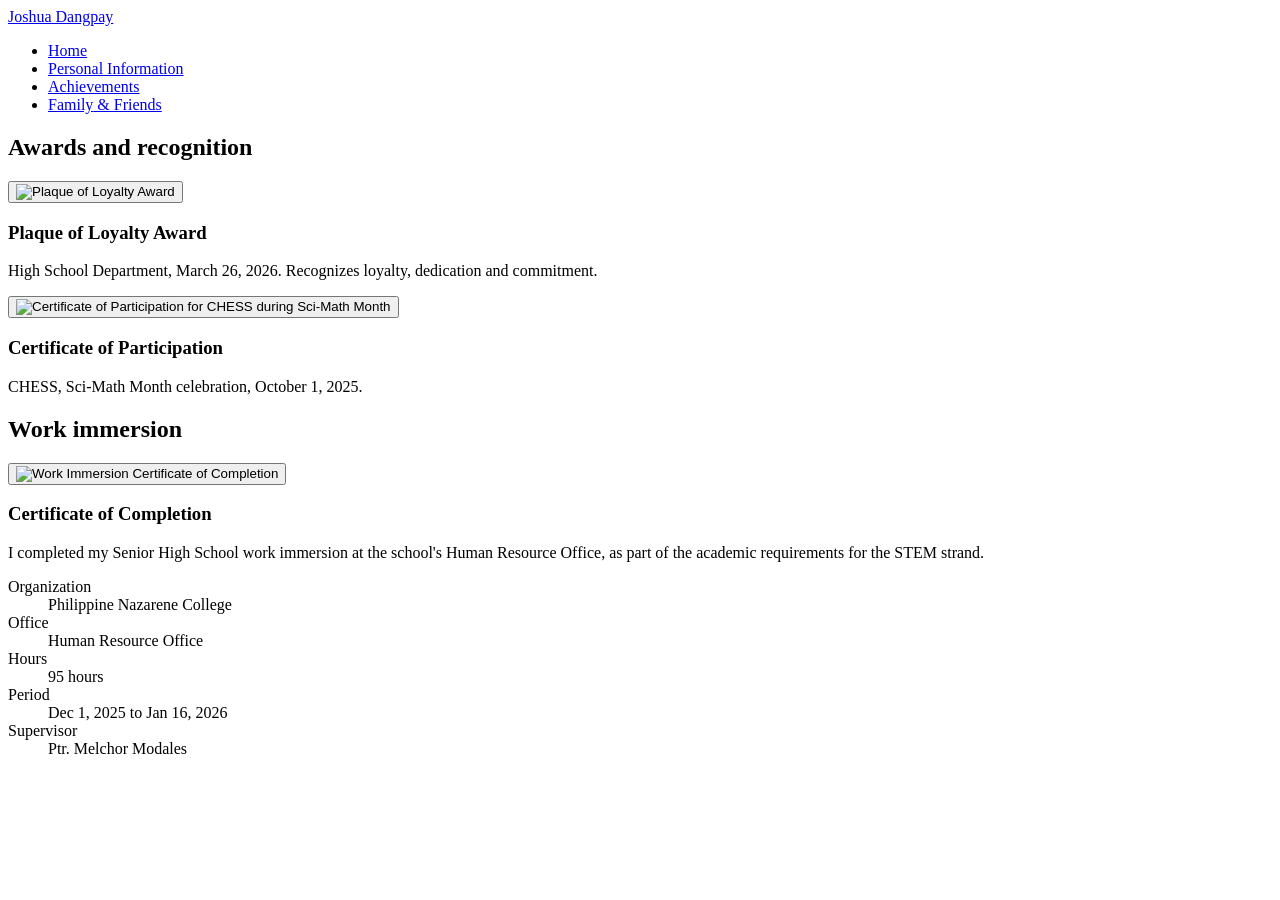
==== achievements.html @ fbba486f "Add files via upload" ====
<!DOCTYPE html>
<html lang="en">
<head>
<meta charset="utf-8">
<meta name="viewport" content="width=device-width, initial-scale=1">
<title>Achievements | Joshua G. Dangpay</title>
<link rel="stylesheet" href="css/style.css">
<script src="js/script.js" defer></script>
</head>
<body>
<nav aria-label="Main"><a class="brand" href="index.html">Joshua Dangpay</a><ul><li><a href="index.html">Home</a></li><li><a href="personal.html">Personal<span class="x"> Information</span></a></li><li><a href="achievements.html" aria-current="page">Achievements</a></li><li><a href="family-friends.html">Family<span class="x"> &amp; Friends</span></a></li></ul></nav>
<main class="ach">
<section class="card"><h2>Awards and recognition</h2>
<div class="awards">
<div class="item"><button class="zoom" data-lb data-cap="Plaque of Loyalty Award, March 26, 2026" aria-label="Enlarge Plaque of Loyalty Award"><img src="assets/images/achievements/school-award-01.jpg" alt="Plaque of Loyalty Award"></button><h3>Plaque of Loyalty Award</h3><p>High School Department, March 26, 2026. Recognizes loyalty, dedication and commitment.</p></div>
<div class="item"><button class="zoom" data-lb data-cap="Certificate of Participation, CHESS, Sci-Math Month, October 1, 2025" aria-label="Enlarge Certificate of Participation"><img src="assets/images/achievements/school-award-02.jpg" alt="Certificate of Participation for CHESS during Sci-Math Month"></button><h3>Certificate of Participation</h3><p>CHESS, Sci-Math Month celebration, October 1, 2025.</p></div>
</div></section>
<section class="card"><h2>Work immersion</h2>
<div class="wi">
<button class="zoom" data-lb data-cap="Certificate of Completion, Work Immersion, January 16, 2026" aria-label="Enlarge Work Immersion certificate"><img src="assets/images/work-immersion/work-immersion-certificate.jpg" alt="Work Immersion Certificate of Completion"></button>
<div class="info"><h3>Certificate of Completion</h3>
<p>I completed my Senior High School work immersion at the school's Human Resource Office, as part of the academic requirements for the STEM strand.</p>
<dl><dt>Organization</dt><dd>Philippine Nazarene College</dd><dt>Office</dt><dd>Human Resource Office</dd><dt>Hours</dt><dd>95 hours</dd><dt>Period</dt><dd>Dec 1, 2025 to Jan 16, 2026</dd><dt>Supervisor</dt><dd>Ptr. Melchor Modales</dd></dl></div>
</div></section>
</main>
</body>
</html>
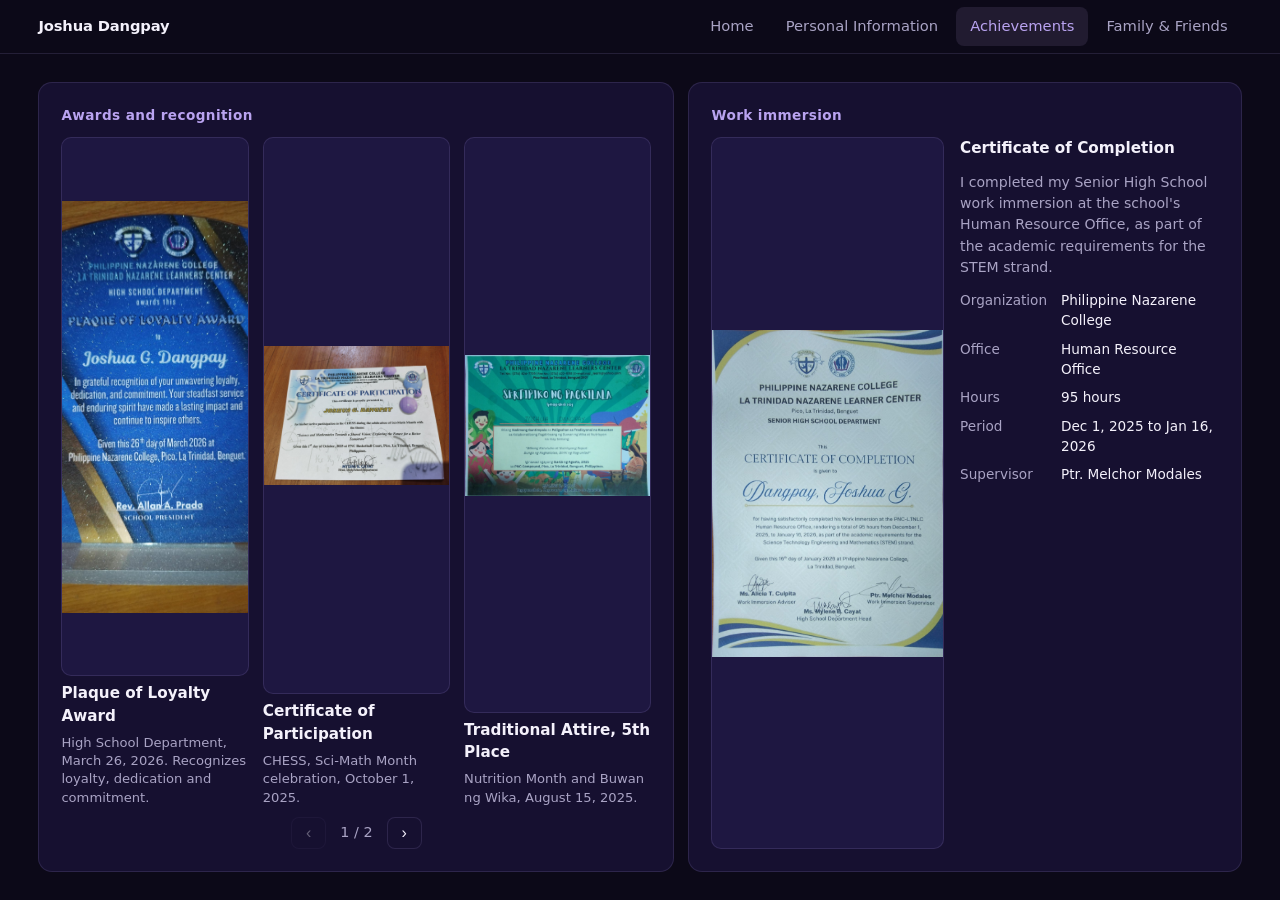
==== commit 6d9f5296: "Add files via upload" ====
--- a/achievements.html
+++ b/achievements.html
@@ -11,10 +11,14 @@
 <nav aria-label="Main"><a class="brand" href="index.html">Joshua Dangpay</a><ul><li><a href="index.html">Home</a></li><li><a href="personal.html">Personal<span class="x"> Information</span></a></li><li><a href="achievements.html" aria-current="page">Achievements</a></li><li><a href="family-friends.html">Family<span class="x"> &amp; Friends</span></a></li></ul></nav>
 <main class="ach">
 <section class="card"><h2>Awards and recognition</h2>
-<div class="awards">
+<div class="awards" data-per="3">
 <div class="item"><button class="zoom" data-lb data-cap="Plaque of Loyalty Award, March 26, 2026" aria-label="Enlarge Plaque of Loyalty Award"><img src="assets/images/achievements/school-award-01.jpg" alt="Plaque of Loyalty Award"></button><h3>Plaque of Loyalty Award</h3><p>High School Department, March 26, 2026. Recognizes loyalty, dedication and commitment.</p></div>
 <div class="item"><button class="zoom" data-lb data-cap="Certificate of Participation, CHESS, Sci-Math Month, October 1, 2025" aria-label="Enlarge Certificate of Participation"><img src="assets/images/achievements/school-award-02.jpg" alt="Certificate of Participation for CHESS during Sci-Math Month"></button><h3>Certificate of Participation</h3><p>CHESS, Sci-Math Month celebration, October 1, 2025.</p></div>
-</div></section>
+<div class="item"><button class="zoom" data-lb data-cap="Fifth place, Traditional Attire contest, Nutrition Month and Buwan ng Wika, August 15, 2025" aria-label="Enlarge Traditional Attire, 5th Place"><img src="assets/images/achievements/school-award-03.jpg" alt="Certificate of Recognition for fifth place in the Traditional Attire contest"></button><h3>Traditional Attire, 5th Place</h3><p>Nutrition Month and Buwan ng Wika, August 15, 2025.</p></div>
+<div class="item"><button class="zoom" data-lb data-cap="Certificate of Participation, Nutrition Month and Buwan ng Wika, August 15, 2025" aria-label="Enlarge Certificate of Participation"><img src="assets/images/achievements/school-award-04.jpg" alt="Certificate of Participation for Nutrition Month and Buwan ng Wika"></button><h3>Certificate of Participation</h3><p>Nutrition Month and Buwan ng Wika, August 15, 2025.</p></div>
+<div class="item"><button class="zoom" data-lb data-cap="Joshua G. Dangpay, Winner, Slogan Making Contest, PNC 72nd Founding Anniversary, August 2024" aria-label="Enlarge Slogan Making Contest, Winner"><img src="assets/images/achievements/school-award-05.jpg" alt="Certificate of Recognition for winning the Slogan Making Contest"></button><h3>Slogan Making Contest, Winner</h3><p>Joshua G. Dangpay. PNC 72nd Founding Anniversary, August 2024.</p></div>
+</div>
+<div class="pager" hidden><button aria-label="Previous page">&#8249;</button><span></span><button aria-label="Next page">&#8250;</button></div></section>
 <section class="card"><h2>Work immersion</h2>
 <div class="wi">
 <button class="zoom" data-lb data-cap="Certificate of Completion, Work Immersion, January 16, 2026" aria-label="Enlarge Work Immersion certificate"><img src="assets/images/work-immersion/work-immersion-certificate.jpg" alt="Work Immersion Certificate of Completion"></button>
--- a/css/style.css
+++ b/css/style.css
@@ -0,0 +1,105 @@
+:root{--bg:#0c0918;--sf:#161030;--sf2:#1e1741;--tx:#f4f1fb;--mu:#a9a3c4;--ac:#b9a3f0;--bd:rgba(185,163,240,.14)}
+*{box-sizing:border-box;margin:0}
+[hidden]{display:none!important}
+html,body{height:100%}
+body{background:var(--bg);color:var(--tx);font:16px/1.5 Inter,"Segoe UI",system-ui,sans-serif;display:flex;flex-direction:column;overflow:hidden}
+a:focus-visible,button:focus-visible,[tabindex]:focus-visible{outline:2px solid var(--ac);outline-offset:2px}
+nav{height:54px;flex:none;display:flex;align-items:center;justify-content:space-between;padding:0 clamp(12px,3vw,40px);border-bottom:1px solid var(--bd)}
+nav ul{display:flex;gap:4px;list-style:none;padding:0}
+nav a{display:block;padding:8px 14px;border-radius:8px;color:var(--mu);text-decoration:none;font-size:.92rem;transition:color .2s,background .2s}
+nav a:hover{color:var(--tx);background:var(--sf)}
+nav a[aria-current]{color:var(--ac);background:rgba(179,157,219,.12)}
+nav .brand{font-weight:700;color:var(--tx);padding-left:0;letter-spacing:-.01em}
+main{flex:1;min-height:0;padding:clamp(12px,2.2vw,28px) clamp(16px,3vw,40px);display:flex;transition:transform .26s ease-in,opacity .26s ease-in}
+@keyframes inR{from{transform:translateX(6%);opacity:0}}
+@keyframes inL{from{transform:translateX(-6%);opacity:0}}
+main.in-r{animation:inR .35s ease-out}
+main.in-l{animation:inL .35s ease-out}
+main.out-l{transform:translateX(-6%);opacity:0}
+main.out-r{transform:translateX(6%);opacity:0}
+h1{font-size:clamp(2.2rem,5vw,4.2rem);line-height:1.05;letter-spacing:-.03em}
+h2{font-size:.85rem;color:var(--ac);font-weight:600;letter-spacing:.03em;margin-bottom:12px}
+h3{font-size:.95rem;font-weight:600}
+p{color:var(--mu)}
+.card{background:var(--sf);border:1px solid var(--bd);border-radius:14px;padding:clamp(14px,1.8vw,22px);min-height:0;overflow:hidden;transition:border-color .2s}
+.card:hover{border-color:rgba(179,157,219,.35)}
+dl{display:grid;grid-template-columns:auto 1fr;gap:10px 18px;font-size:.95rem}
+dt{color:var(--mu)}
+dd{font-weight:500}
+.chips{display:flex;flex-wrap:wrap;gap:8px}
+.chip{padding:6px 12px;border:1px solid var(--bd);border-radius:99px;background:var(--sf2);font-size:.9rem}
+/* Home */
+.home{padding:0;display:grid;grid-template-columns:1fr 1fr}
+.home .ph{min-height:0;overflow:hidden}
+.home img{width:100%;height:100%;object-fit:cover;object-position:50% 22%;display:block}
+.home .tx{display:flex;flex-direction:column;justify-content:center;align-items:flex-start;gap:18px;padding:clamp(24px,5vw,72px)}
+.home .tx p{font-size:clamp(1rem,1.3vw,1.15rem);max-width:34em}
+.home .hi{color:var(--ac);font-weight:600}
+.btn{display:inline-block;padding:12px 24px;border-radius:10px;background:var(--ac);color:#17121f;font-weight:600;text-decoration:none;transition:transform .2s,background .2s}
+.btn:hover{background:#c5b3e6;transform:translateY(-2px)}
+/* Personal */
+.pi{display:grid;gap:14px;width:100%;grid-template-columns:1.1fr 1fr 1fr;grid-template-rows:1fr 1fr}
+.pi .big{grid-row:span 2}
+.pi .card{display:flex;flex-direction:column}
+.pi .card p{font-size:.95rem}
+.pi .card h3{margin-bottom:4px}
+/* Achievements */
+.ach{display:grid;grid-template-columns:1.15fr 1fr;gap:14px;width:100%}
+.ach .card{display:flex;flex-direction:column}
+.awards{display:grid;grid-template-columns:repeat(3,1fr);gap:14px;flex:1;min-height:0}
+.item{display:flex;flex-direction:column;gap:6px;min-height:0}
+.item p{font-size:.82rem;line-height:1.4}
+.zoom{position:relative;flex:1;min-height:0;padding:0;background:var(--sf2);border:1px solid var(--bd);border-radius:10px;overflow:hidden;cursor:zoom-in}
+.zoom img{position:absolute;inset:0;width:100%;height:100%;object-fit:contain;transition:transform .3s}
+.zoom:hover img{transform:scale(1.02)}
+.wi{display:grid;grid-template-columns:minmax(0,.9fr) minmax(0,1fr);gap:16px;flex:1;min-height:0}
+.wi .info{display:flex;flex-direction:column;gap:12px;overflow:auto;min-height:0}
+.wi dl{font-size:.85rem;gap:8px 14px}
+.wi p{font-size:.88rem}
+/* Family & Friends */
+.fam{flex-direction:column;gap:12px}
+.gal{flex:1;min-height:0;display:flex;justify-content:center;gap:12px}
+.gal figure{flex:0 1 auto;height:100%;aspect-ratio:var(--ar);min-width:0;position:relative;border-radius:12px;overflow:hidden;cursor:zoom-in;border:1px solid var(--bd)}
+.gal img{position:absolute;inset:0;width:100%;height:100%;object-fit:cover;transition:transform .4s}
+.gal figure:hover img{transform:scale(1.03)}
+.gal figcaption{position:absolute;left:0;right:0;bottom:0;padding:28px 14px 12px;background:linear-gradient(transparent,rgba(0,0,0,.72));font-size:.85rem;opacity:0;transition:opacity .2s}
+.gal figure:hover figcaption,.gal figure:focus-visible figcaption{opacity:1}
+.pager{display:flex;justify-content:center;align-items:center;gap:14px;color:var(--mu);font-size:.9rem}
+.pager button,.lb button{background:var(--sf);color:var(--tx);border:1px solid var(--bd);border-radius:8px;padding:6px 14px;cursor:pointer;font-size:1rem}
+.pager button:hover:not(:disabled),.lb button:hover{border-color:var(--ac)}
+.pager button:disabled{opacity:.35;cursor:default}
+.pager[hidden]{display:flex!important;visibility:hidden}
+.ach .pager{margin-top:10px}
+.home .tx::before{content:"";width:56px;height:3px;border-radius:2px;background:var(--ac)}
+.pi .a{grid-column:1;grid-row:1/3}.pi .b{grid-column:2;grid-row:1}.pi .c{grid-column:2;grid-row:2}.pi .d{grid-column:3;grid-row:1/3}
+dd{overflow-wrap:anywhere}
+a.lk{color:var(--tx);text-decoration:none;border-bottom:1px solid var(--ac);transition:color .2s}
+a.lk:hover{color:var(--ac)}
+.sk{list-style:none;padding:0;display:grid;gap:10px}
+.sk li{display:flex;gap:12px;align-items:center;padding:12px 14px;border:1px solid var(--bd);border-radius:12px;background:var(--sf2)}
+.sk .ic{font-size:1.4rem}
+.sk b{display:block;font-size:.95rem;font-weight:600}
+.sk span span{font-size:.82rem;color:var(--mu)}
+.edu+.edu{margin-top:14px}
+/* Lightbox */
+.lb{position:fixed;inset:0;z-index:50;display:flex;align-items:center;justify-content:center;gap:12px;padding:16px;background:rgba(6,5,9,.94)}
+.lb figure{display:flex;flex-direction:column;align-items:center;gap:10px;min-width:0}
+.lb img{max-width:calc(100vw - 150px);max-height:calc(100vh - 110px);object-fit:contain;border-radius:6px}
+.lb figcaption{color:var(--mu);font-size:.9rem;text-align:center}
+.lb .lb-x{position:absolute;top:14px;right:14px}
+@media(max-width:800px){
+ .x,nav .brand{display:none}
+ nav{justify-content:center}
+ nav a{padding:8px 9px;font-size:.82rem}
+ main{overflow:auto}
+ .home{grid-template-columns:1fr;grid-template-rows:42% auto}
+ .home .tx{padding:20px;gap:12px}
+ .pi,.ach,.awards,.wi{grid-template-columns:1fr;grid-template-rows:none}
+ .pi .a,.pi .b,.pi .c,.pi .d{grid-column:auto;grid-row:auto}
+ .zoom{min-height:240px}
+ .gal{min-height:60vh}
+ .lb img{max-width:calc(100vw - 32px)}
+ .lb{flex-wrap:wrap}
+}
+@media(max-height:560px) and (min-width:801px){main{overflow:auto}}
+@media(prefers-reduced-motion:reduce){*{animation:none!important;transition:none!important}}
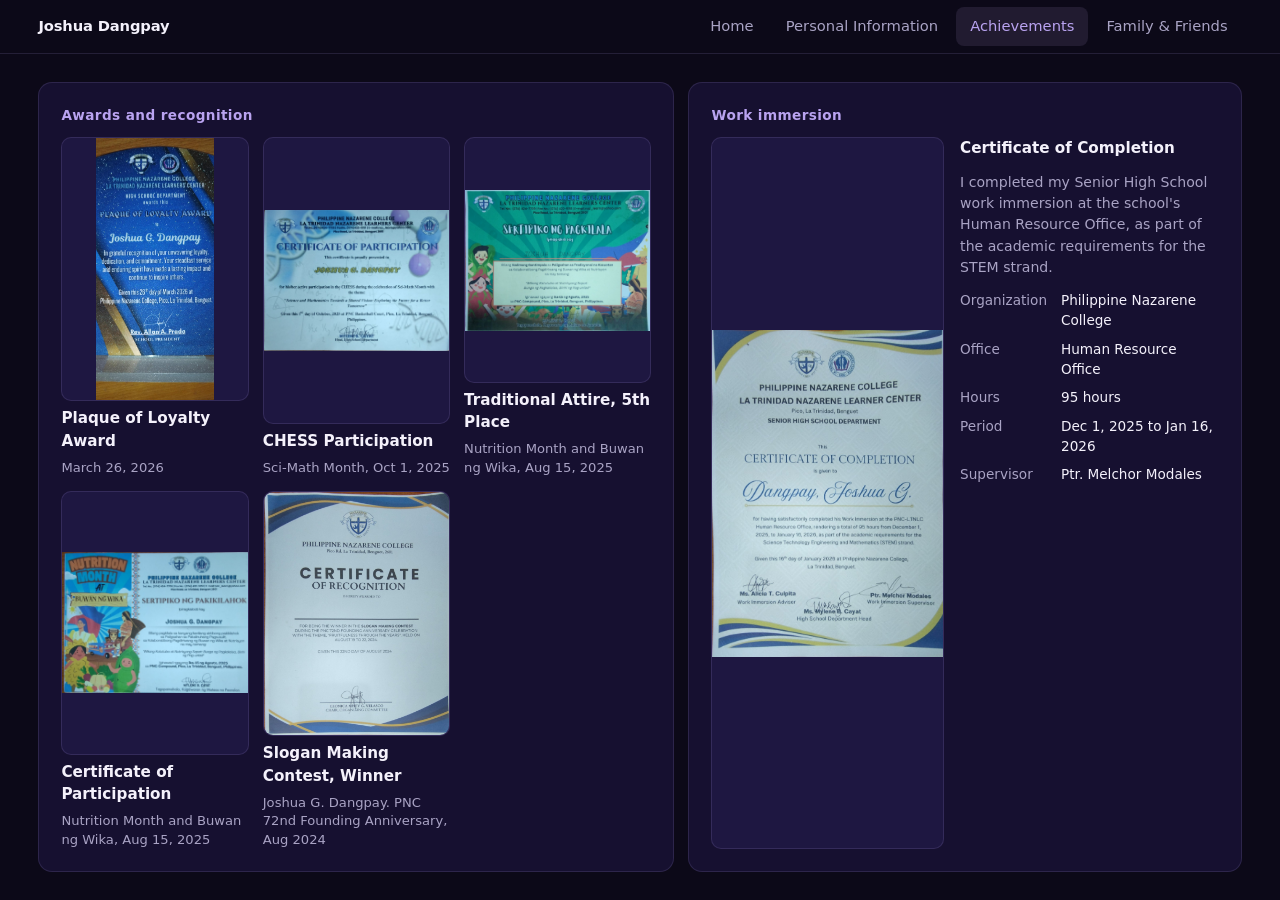
==== commit 4342fb26: "Add files via upload" ====
--- a/achievements.html
+++ b/achievements.html
@@ -11,14 +11,13 @@
 <nav aria-label="Main"><a class="brand" href="index.html">Joshua Dangpay</a><ul><li><a href="index.html">Home</a></li><li><a href="personal.html">Personal<span class="x"> Information</span></a></li><li><a href="achievements.html" aria-current="page">Achievements</a></li><li><a href="family-friends.html">Family<span class="x"> &amp; Friends</span></a></li></ul></nav>
 <main class="ach">
 <section class="card"><h2>Awards and recognition</h2>
-<div class="awards" data-per="3">
-<div class="item"><button class="zoom" data-lb data-cap="Plaque of Loyalty Award, March 26, 2026" aria-label="Enlarge Plaque of Loyalty Award"><img src="assets/images/achievements/school-award-01.jpg" alt="Plaque of Loyalty Award"></button><h3>Plaque of Loyalty Award</h3><p>High School Department, March 26, 2026. Recognizes loyalty, dedication and commitment.</p></div>
-<div class="item"><button class="zoom" data-lb data-cap="Certificate of Participation, CHESS, Sci-Math Month, October 1, 2025" aria-label="Enlarge Certificate of Participation"><img src="assets/images/achievements/school-award-02.jpg" alt="Certificate of Participation for CHESS during Sci-Math Month"></button><h3>Certificate of Participation</h3><p>CHESS, Sci-Math Month celebration, October 1, 2025.</p></div>
-<div class="item"><button class="zoom" data-lb data-cap="Fifth place, Traditional Attire contest, Nutrition Month and Buwan ng Wika, August 15, 2025" aria-label="Enlarge Traditional Attire, 5th Place"><img src="assets/images/achievements/school-award-03.jpg" alt="Certificate of Recognition for fifth place in the Traditional Attire contest"></button><h3>Traditional Attire, 5th Place</h3><p>Nutrition Month and Buwan ng Wika, August 15, 2025.</p></div>
-<div class="item"><button class="zoom" data-lb data-cap="Certificate of Participation, Nutrition Month and Buwan ng Wika, August 15, 2025" aria-label="Enlarge Certificate of Participation"><img src="assets/images/achievements/school-award-04.jpg" alt="Certificate of Participation for Nutrition Month and Buwan ng Wika"></button><h3>Certificate of Participation</h3><p>Nutrition Month and Buwan ng Wika, August 15, 2025.</p></div>
-<div class="item"><button class="zoom" data-lb data-cap="Joshua G. Dangpay, Winner, Slogan Making Contest, PNC 72nd Founding Anniversary, August 2024" aria-label="Enlarge Slogan Making Contest, Winner"><img src="assets/images/achievements/school-award-05.jpg" alt="Certificate of Recognition for winning the Slogan Making Contest"></button><h3>Slogan Making Contest, Winner</h3><p>Joshua G. Dangpay. PNC 72nd Founding Anniversary, August 2024.</p></div>
-</div>
-<div class="pager" hidden><button aria-label="Previous page">&#8249;</button><span></span><button aria-label="Next page">&#8250;</button></div></section>
+<div class="awards">
+<div class="item"><button class="zoom" data-lb data-cap="Plaque of Loyalty Award, March 26, 2026" aria-label="Enlarge Plaque of Loyalty Award"><img src="assets/images/achievements/school-award-01.jpg" alt="Plaque of Loyalty Award"></button><h3>Plaque of Loyalty Award</h3><p>March 26, 2026</p></div>
+<div class="item"><button class="zoom" data-lb data-cap="Certificate of Participation, CHESS, Sci-Math Month, October 1, 2025" aria-label="Enlarge Certificate of Participation"><img src="assets/images/achievements/school-award-02.jpg" alt="Certificate of Participation for CHESS during Sci-Math Month"></button><h3>CHESS Participation</h3><p>Sci-Math Month, Oct 1, 2025</p></div>
+<div class="item"><button class="zoom" data-lb data-cap="Fifth place, Traditional Attire contest, Nutrition Month and Buwan ng Wika, August 15, 2025" aria-label="Enlarge Traditional Attire, 5th Place"><img src="assets/images/achievements/school-award-03.jpg" alt="Certificate of Recognition for fifth place in the Traditional Attire contest"></button><h3>Traditional Attire, 5th Place</h3><p>Nutrition Month and Buwan ng Wika, Aug 15, 2025</p></div>
+<div class="item"><button class="zoom" data-lb data-cap="Certificate of Participation, Nutrition Month and Buwan ng Wika, August 15, 2025" aria-label="Enlarge Certificate of Participation"><img src="assets/images/achievements/school-award-04.jpg" alt="Certificate of Participation for Nutrition Month and Buwan ng Wika"></button><h3>Certificate of Participation</h3><p>Nutrition Month and Buwan ng Wika, Aug 15, 2025</p></div>
+<div class="item"><button class="zoom" data-lb data-cap="Joshua G. Dangpay, Winner, Slogan Making Contest, PNC 72nd Founding Anniversary, August 2024" aria-label="Enlarge Slogan Making Contest, Winner"><img src="assets/images/achievements/school-award-05.jpg" alt="Certificate of Recognition for winning the Slogan Making Contest"></button><h3>Slogan Making Contest, Winner</h3><p>Joshua G. Dangpay. PNC 72nd Founding Anniversary, Aug 2024</p></div>
+</div></section>
 <section class="card"><h2>Work immersion</h2>
 <div class="wi">
 <button class="zoom" data-lb data-cap="Certificate of Completion, Work Immersion, January 16, 2026" aria-label="Enlarge Work Immersion certificate"><img src="assets/images/work-immersion/work-immersion-certificate.jpg" alt="Work Immersion Certificate of Completion"></button>
--- a/css/style.css
+++ b/css/style.css
@@ -58,8 +58,8 @@
 .wi p{font-size:.88rem}
 /* Family & Friends */
 .fam{flex-direction:column;gap:12px}
-.gal{flex:1;min-height:0;display:flex;justify-content:center;gap:12px}
-.gal figure{flex:0 1 auto;height:100%;aspect-ratio:var(--ar);min-width:0;position:relative;border-radius:12px;overflow:hidden;cursor:zoom-in;border:1px solid var(--bd)}
+.gal{flex:1;min-height:0;display:flex;justify-content:center;align-items:center;gap:12px}
+.gal figure{flex:none;height:var(--h,100%);width:calc(var(--h,100%)*var(--ar));position:relative;border-radius:12px;overflow:hidden;cursor:zoom-in;border:1px solid var(--bd)}
 .gal img{position:absolute;inset:0;width:100%;height:100%;object-fit:cover;transition:transform .4s}
 .gal figure:hover img{transform:scale(1.03)}
 .gal figcaption{position:absolute;left:0;right:0;bottom:0;padding:28px 14px 12px;background:linear-gradient(transparent,rgba(0,0,0,.72));font-size:.85rem;opacity:0;transition:opacity .2s}
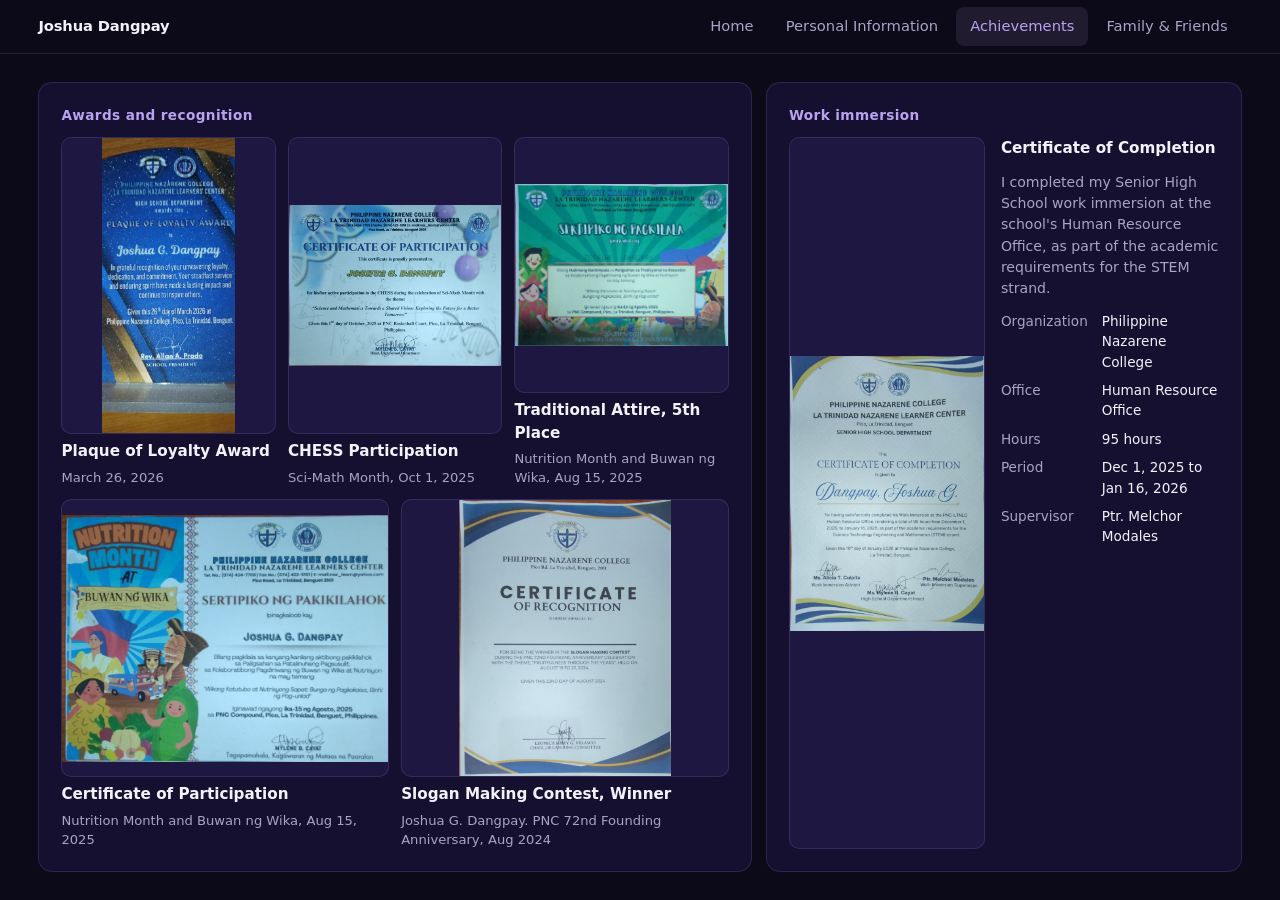
==== commit f881b5af: "Add files via upload" ====
--- a/achievements.html
+++ b/achievements.html
@@ -4,8 +4,8 @@
 <meta charset="utf-8">
 <meta name="viewport" content="width=device-width, initial-scale=1">
 <title>Achievements | Joshua G. Dangpay</title>
-<link rel="stylesheet" href="css/style.css">
-<script src="js/script.js" defer></script>
+<link rel="stylesheet" href="css/style.css?v=5">
+<script src="js/script.js?v=5" defer></script>
 </head>
 <body>
 <nav aria-label="Main"><a class="brand" href="index.html">Joshua Dangpay</a><ul><li><a href="index.html">Home</a></li><li><a href="personal.html">Personal<span class="x"> Information</span></a></li><li><a href="achievements.html" aria-current="page">Achievements</a></li><li><a href="family-friends.html">Family<span class="x"> &amp; Friends</span></a></li></ul></nav>
--- a/css/style.css
+++ b/css/style.css
@@ -44,9 +44,10 @@
 .pi .card p{font-size:.95rem}
 .pi .card h3{margin-bottom:4px}
 /* Achievements */
-.ach{display:grid;grid-template-columns:1.15fr 1fr;gap:14px;width:100%}
+.ach{display:grid;grid-template-columns:1.5fr 1fr;gap:14px;width:100%}
 .ach .card{display:flex;flex-direction:column}
-.awards{display:grid;grid-template-columns:repeat(3,1fr);gap:14px;flex:1;min-height:0}
+.awards{display:grid;grid-template-columns:repeat(6,1fr);grid-template-rows:1fr 1fr;gap:12px;flex:1;min-height:0}
+.item{grid-column:span 2}.item:nth-child(n+4){grid-column:span 3}
 .item{display:flex;flex-direction:column;gap:6px;min-height:0}
 .item p{font-size:.82rem;line-height:1.4}
 .zoom{position:relative;flex:1;min-height:0;padding:0;background:var(--sf2);border:1px solid var(--bd);border-radius:10px;overflow:hidden;cursor:zoom-in}
@@ -58,7 +59,8 @@
 .wi p{font-size:.88rem}
 /* Family & Friends */
 .fam{flex-direction:column;gap:12px}
-.gal{flex:1;min-height:0;display:flex;justify-content:center;align-items:center;gap:12px}
+.gal{flex:1;min-height:0;display:flex;flex-wrap:wrap;align-content:center;justify-content:center;gap:12px;--h:26vh}
+.gal .row{flex:0 0 100%;display:flex;justify-content:center;gap:12px}
 .gal figure{flex:none;height:var(--h,100%);width:calc(var(--h,100%)*var(--ar));position:relative;border-radius:12px;overflow:hidden;cursor:zoom-in;border:1px solid var(--bd)}
 .gal img{position:absolute;inset:0;width:100%;height:100%;object-fit:cover;transition:transform .4s}
 .gal figure:hover img{transform:scale(1.03)}
@@ -81,6 +83,11 @@
 .sk b{display:block;font-size:.95rem;font-weight:600}
 .sk span span{font-size:.82rem;color:var(--mu)}
 .edu+.edu{margin-top:14px}
+.pi dl{font-size:1.05rem;gap:16px 20px}
+.pi .card p{font-size:1.02rem}
+.pi .a p{font-size:1.1rem;line-height:1.65}
+.pi .edu h3{font-size:1.05rem}
+.sk{flex:1;grid-auto-rows:1fr}
 /* Lightbox */
 .lb{position:fixed;inset:0;z-index:50;display:flex;align-items:center;justify-content:center;gap:12px;padding:16px;background:rgba(6,5,9,.94)}
 .lb figure{display:flex;flex-direction:column;align-items:center;gap:10px;min-width:0}
@@ -95,6 +102,7 @@
  .home{grid-template-columns:1fr;grid-template-rows:42% auto}
  .home .tx{padding:20px;gap:12px}
  .pi,.ach,.awards,.wi{grid-template-columns:1fr;grid-template-rows:none}
+ .item,.item:nth-child(n+4){grid-column:auto}
  .pi .a,.pi .b,.pi .c,.pi .d{grid-column:auto;grid-row:auto}
  .zoom{min-height:240px}
  .gal{min-height:60vh}
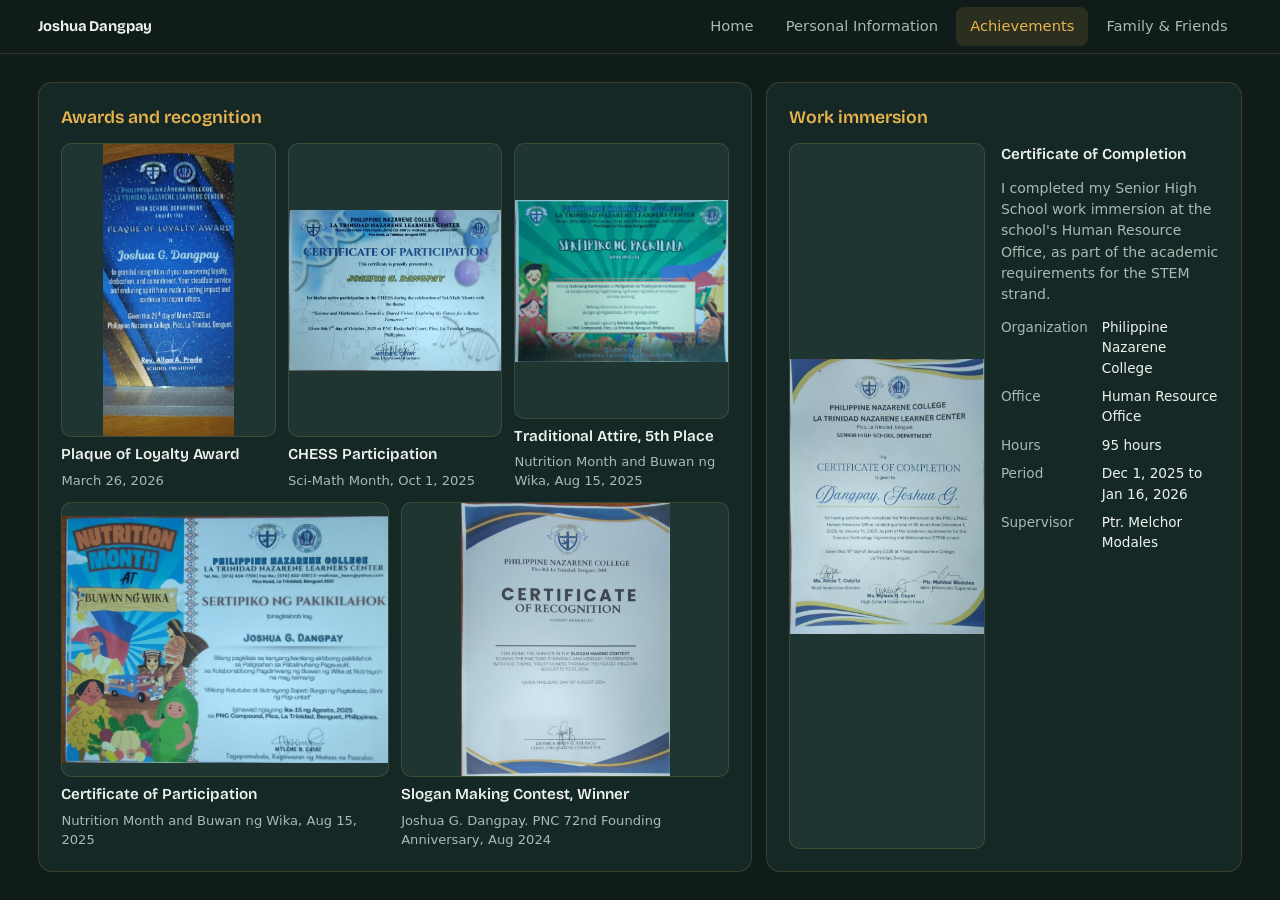
==== commit 8fc5d162: "Add files via upload" ====
--- a/achievements.html
+++ b/achievements.html
@@ -4,8 +4,9 @@
 <meta charset="utf-8">
 <meta name="viewport" content="width=device-width, initial-scale=1">
 <title>Achievements | Joshua G. Dangpay</title>
-<link rel="stylesheet" href="css/style.css?v=5">
-<script src="js/script.js?v=5" defer></script>
+<link rel="preconnect" href="https://fonts.googleapis.com"><link rel="preconnect" href="https://fonts.gstatic.com" crossorigin><link href="https://fonts.googleapis.com/css2?family=Bricolage+Grotesque:wght@600;700&display=swap" rel="stylesheet">
+<link rel="stylesheet" href="css/style.css?v=7">
+<script src="js/script.js?v=7" defer></script>
 </head>
 <body>
 <nav aria-label="Main"><a class="brand" href="index.html">Joshua Dangpay</a><ul><li><a href="index.html">Home</a></li><li><a href="personal.html">Personal<span class="x"> Information</span></a></li><li><a href="achievements.html" aria-current="page">Achievements</a></li><li><a href="family-friends.html">Family<span class="x"> &amp; Friends</span></a></li></ul></nav>
--- a/css/style.css
+++ b/css/style.css
@@ -1,4 +1,4 @@
-:root{--bg:#0c0918;--sf:#161030;--sf2:#1e1741;--tx:#f4f1fb;--mu:#a9a3c4;--ac:#b9a3f0;--bd:rgba(185,163,240,.14)}
+:root{--bg:#0f1c1a;--sf:#162826;--sf2:#1e3532;--tx:#eef3ef;--mu:#a6bbb3;--ac:#e9b44c;--bd:rgba(233,180,76,.16)}
 *{box-sizing:border-box;margin:0}
 [hidden]{display:none!important}
 html,body{height:100%}
@@ -8,7 +8,7 @@
 nav ul{display:flex;gap:4px;list-style:none;padding:0}
 nav a{display:block;padding:8px 14px;border-radius:8px;color:var(--mu);text-decoration:none;font-size:.92rem;transition:color .2s,background .2s}
 nav a:hover{color:var(--tx);background:var(--sf)}
-nav a[aria-current]{color:var(--ac);background:rgba(179,157,219,.12)}
+nav a[aria-current]{color:var(--ac);background:rgba(233,180,76,.12)}
 nav .brand{font-weight:700;color:var(--tx);padding-left:0;letter-spacing:-.01em}
 main{flex:1;min-height:0;padding:clamp(12px,2.2vw,28px) clamp(16px,3vw,40px);display:flex;transition:transform .26s ease-in,opacity .26s ease-in}
 @keyframes inR{from{transform:translateX(6%);opacity:0}}
@@ -22,7 +22,7 @@
 h3{font-size:.95rem;font-weight:600}
 p{color:var(--mu)}
 .card{background:var(--sf);border:1px solid var(--bd);border-radius:14px;padding:clamp(14px,1.8vw,22px);min-height:0;overflow:hidden;transition:border-color .2s}
-.card:hover{border-color:rgba(179,157,219,.35)}
+.card:hover{border-color:rgba(233,180,76,.38)}
 dl{display:grid;grid-template-columns:auto 1fr;gap:10px 18px;font-size:.95rem}
 dt{color:var(--mu)}
 dd{font-weight:500}
@@ -35,10 +35,10 @@
 .home .tx{display:flex;flex-direction:column;justify-content:center;align-items:flex-start;gap:18px;padding:clamp(24px,5vw,72px)}
 .home .tx p{font-size:clamp(1rem,1.3vw,1.15rem);max-width:34em}
 .home .hi{color:var(--ac);font-weight:600}
-.btn{display:inline-block;padding:12px 24px;border-radius:10px;background:var(--ac);color:#17121f;font-weight:600;text-decoration:none;transition:transform .2s,background .2s}
-.btn:hover{background:#c5b3e6;transform:translateY(-2px)}
+.btn{display:inline-block;padding:12px 24px;border-radius:10px;background:var(--ac);color:#1b1503;font-weight:600;text-decoration:none;transition:transform .2s,background .2s}
+.btn:hover{background:#f2c76a;transform:translateY(-2px)}
 /* Personal */
-.pi{display:grid;gap:14px;width:100%;grid-template-columns:1.1fr 1fr 1fr;grid-template-rows:1fr 1fr}
+.pi{display:grid;gap:14px;width:100%;grid-template-columns:1.1fr 1fr 1fr;grid-template-rows:repeat(2,minmax(min-content,1fr));overflow:auto}
 .pi .big{grid-row:span 2}
 .pi .card{display:flex;flex-direction:column}
 .pi .card p{font-size:.95rem}
@@ -64,7 +64,7 @@
 .gal figure{flex:none;height:var(--h,100%);width:calc(var(--h,100%)*var(--ar));position:relative;border-radius:12px;overflow:hidden;cursor:zoom-in;border:1px solid var(--bd)}
 .gal img{position:absolute;inset:0;width:100%;height:100%;object-fit:cover;transition:transform .4s}
 .gal figure:hover img{transform:scale(1.03)}
-.gal figcaption{position:absolute;left:0;right:0;bottom:0;padding:28px 14px 12px;background:linear-gradient(transparent,rgba(0,0,0,.72));font-size:.85rem;opacity:0;transition:opacity .2s}
+.gal figcaption{position:absolute;left:0;right:0;bottom:0;padding:28px 14px 12px;background:linear-gradient(transparent,rgba(0,0,0,.72));font-size:.9rem;font-weight:500}
 .gal figure:hover figcaption,.gal figure:focus-visible figcaption{opacity:1}
 .pager{display:flex;justify-content:center;align-items:center;gap:14px;color:var(--mu);font-size:.9rem}
 .pager button,.lb button{background:var(--sf);color:var(--tx);border:1px solid var(--bd);border-radius:8px;padding:6px 14px;cursor:pointer;font-size:1rem}
@@ -73,12 +73,12 @@
 .pager[hidden]{display:flex!important;visibility:hidden}
 .ach .pager{margin-top:10px}
 .home .tx::before{content:"";width:56px;height:3px;border-radius:2px;background:var(--ac)}
-.pi .a{grid-column:1;grid-row:1/3}.pi .b{grid-column:2;grid-row:1}.pi .c{grid-column:2;grid-row:2}.pi .d{grid-column:3;grid-row:1/3}
+.pi .a{grid-column:1;grid-row:1}.pi .b{grid-column:1;grid-row:2}.pi .e{grid-column:2;grid-row:1/3}.pi .c{grid-column:3;grid-row:1}.pi .d{grid-column:3;grid-row:2}
 dd{overflow-wrap:anywhere}
 a.lk{color:var(--tx);text-decoration:none;border-bottom:1px solid var(--ac);transition:color .2s}
 a.lk:hover{color:var(--ac)}
-.sk{list-style:none;padding:0;display:grid;gap:10px}
-.sk li{display:flex;gap:12px;align-items:center;padding:12px 14px;border:1px solid var(--bd);border-radius:12px;background:var(--sf2)}
+.sk{list-style:none;padding:0;display:grid;gap:8px}
+.sk li{display:flex;gap:12px;align-items:center;padding:9px 12px;border:1px solid var(--bd);border-radius:12px;background:var(--sf2)}
 .sk .ic{font-size:1.4rem}
 .sk b{display:block;font-size:.95rem;font-weight:600}
 .sk span span{font-size:.82rem;color:var(--mu)}
@@ -103,7 +103,7 @@
  .home .tx{padding:20px;gap:12px}
  .pi,.ach,.awards,.wi{grid-template-columns:1fr;grid-template-rows:none}
  .item,.item:nth-child(n+4){grid-column:auto}
- .pi .a,.pi .b,.pi .c,.pi .d{grid-column:auto;grid-row:auto}
+ .pi .a,.pi .b,.pi .c,.pi .d,.pi .e{grid-column:auto;grid-row:auto}
  .zoom{min-height:240px}
  .gal{min-height:60vh}
  .lb img{max-width:calc(100vw - 32px)}
@@ -111,3 +111,14 @@
 }
 @media(max-height:560px) and (min-width:801px){main{overflow:auto}}
 @media(prefers-reduced-motion:reduce){*{animation:none!important;transition:none!important}}
+
+h1,h2,h3,nav .brand{font-family:"Bricolage Grotesque",Inter,"Segoe UI",system-ui,sans-serif}
+h1{font-weight:700}
+h2{font-size:1.1rem;letter-spacing:0}
+.pi dl{align-items:center}
+.pi .chip{padding:3px 12px;font-size:.9rem}
+.pi .a p{font-size:1.02rem;line-height:1.55}
+.sk li{padding:8px 12px}
+.home .ph{background:radial-gradient(ellipse at 50% 38%,#2c5a4f 0%,#17302c 55%,#10201e 100%)}
+.home img{object-fit:contain;object-position:50% 100%}
+@media(max-width:800px){.home img{object-fit:cover;object-position:50% 0}}
